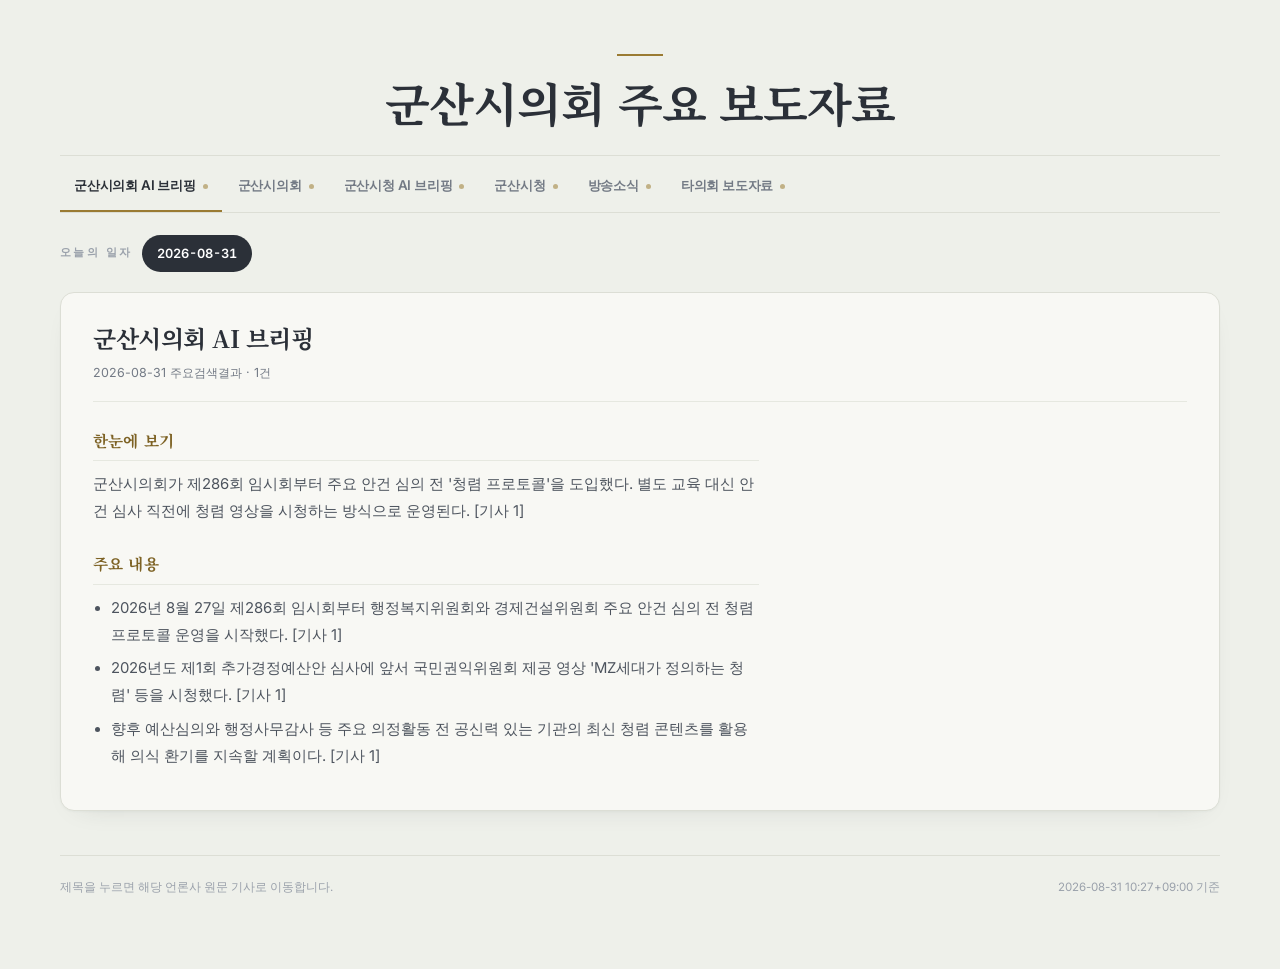
==== index.html @ b9afb9db "사이트 갱신 2026-08-31T10:27+09:00 (최신 2026-08-31)" ====
<!doctype html>
<html lang="ko">
  <head>
    <meta charset="utf-8" />
    <meta name="viewport" content="width=device-width, initial-scale=1" />
    <meta name="description" content="군산시의회 주요 보도자료 스크랩과 AI 브리핑" />
    <meta name="theme-color" content="#eef0ea" />
    <title>군산시의회 주요 보도자료</title>
    <link rel="preconnect" href="https://fonts.googleapis.com" />
    <link rel="preconnect" href="https://fonts.gstatic.com" crossorigin />
    <link
      href="https://fonts.googleapis.com/css2?family=Inter:wght@400;500;600;700&family=Noto+Serif+KR:wght@500;700&display=swap"
      rel="stylesheet"
    />
    <link rel="stylesheet" href="./styles.css" />
  </head>
  <body data-mode="static">
    <main class="shell">
      <header class="masthead">
        <div class="masthead-rule"></div>
        <h1>군산시의회 주요 보도자료</h1>
      </header>

      <nav id="menu" class="nav" aria-label="주요 메뉴"></nav>

      <section class="rail" aria-label="오늘의 일자 선택">
        <span class="rail-label">오늘의 일자</span>
        <div id="dateRail" class="chips" role="tablist"></div>
      </section>

      <section class="card" aria-live="polite">
        <div class="card-head">
          <div>
            <h2 id="contentTitle" class="card-title"></h2>
            <p id="contentNote" class="card-note"></p>
          </div>
        </div>

        <div id="content">
          <div class="skeleton-block">
            <div class="skeleton skeleton-line"></div>
            <div class="skeleton skeleton-line"></div>
            <div class="skeleton skeleton-line"></div>
          </div>
        </div>
      </section>

      <footer class="page-footer">
        <span>제목을 누르면 해당 언론사 원문 기사로 이동합니다.</span>
        <span class="footer-links" id="buildStamp"></span>
      </footer>
    </main>
    <script src="./app.js" defer></script>
  </body>
</html>
---- styles.css ----
/* ═══════════════════════════════════════════════════════════
   군산 보도자료 — editorial design system
   ═══════════════════════════════════════════════════════════ */

:root {
  color-scheme: light;

  /* 눈부심을 줄이기 위해 순백(#fff)과 순흑(#000)은 쓰지 않는다.
     지면은 따뜻한 저채도 종이색, 글자는 완전한 검정보다 한 단계 무른 먹색. */
  --ink:        #2b3038;
  --ink-2:      #4d545e;
  --ink-3:      #737a85;
  --muted:      #9aa1ab;

  --canvas:     #eef0ea;
  --paper:      #f8f8f4;
  --paper-2:    #f3f4ee;
  --hairline:   #dcded5;
  --hairline-2: #e6e8e0;

  --accent:     #9a7b33;
  --accent-2:   #b99a4e;
  --accent-ink: #7d6224;
  --accent-wash:#f5efe1;

  --ok:         #2f6b52;
  --ok-wash:    #e7f0eb;
  --warn:       #9a6a1c;
  --warn-wash:  #f7eeda;
  --error:      #9d3f3f;
  --error-wash: #f6e8e8;

  --shadow:     0 1px 2px rgba(43, 48, 56, .03), 0 10px 28px -20px rgba(43, 48, 56, .22);
  --shadow-lift:0 2px 6px rgba(43, 48, 56, .05), 0 18px 40px -24px rgba(43, 48, 56, .28);

  --serif: "Noto Serif KR", "Nanum Myeongjo", Georgia, "Apple SD Gothic Neo", serif;
  --sans:  "Inter", "Pretendard", "Apple SD Gothic Neo", "Malgun Gothic", "Noto Sans KR", system-ui, sans-serif;

  --radius:   14px;
  --radius-sm:9px;
}

/* ── Base ──────────────────────────────────────────────────── */
*, *::before, *::after { box-sizing: border-box; margin: 0; }

body {
  color: var(--ink);
  background: var(--canvas);
  font-family: var(--sans);
  font-size: 15px;
  line-height: 1.65;
  -webkit-font-smoothing: antialiased;
  -moz-osx-font-smoothing: grayscale;
}

button, input, select, textarea { font: inherit; color: inherit; }
h1, h2, h3, h4, p { margin-top: 0; }
a { color: inherit; }

:focus-visible {
  outline: 2px solid var(--accent);
  outline-offset: 3px;
  border-radius: 4px;
}

::selection { color: #fdfdfa; background: var(--accent); }

.shell {
  width: min(1160px, calc(100% - 44px));
  margin: 0 auto;
  padding-bottom: 72px;
}

/* ── Masthead ──────────────────────────────────────────────── */
.masthead {
  padding: 54px 0 26px;
  border-bottom: 1px solid var(--hairline);
  text-align: center;
}

.masthead-rule {
  width: 46px;
  height: 2px;
  margin: 0 auto 20px;
  background: var(--accent);
}

.masthead-kicker {
  color: var(--accent-ink);
  font-size: .68rem;
  font-weight: 600;
  letter-spacing: .34em;
  text-transform: uppercase;
}

.masthead-kicker + h1 { margin-top: 12px; }

.masthead h1 {
  margin: 0;
  font-family: var(--serif);
  font-size: clamp(1.9rem, 4.2vw, 2.9rem);
  font-weight: 700;
  letter-spacing: -.02em;
  line-height: 1.15;
}

.masthead-sub {
  margin: 12px auto 0;
  max-width: 62ch;
  color: var(--ink-3);
  font-size: .86rem;
}

.masthead-meta {
  display: flex;
  flex-wrap: wrap;
  gap: 6px 18px;
  justify-content: center;
  margin-top: 18px;
  color: var(--muted);
  font-size: .72rem;
  letter-spacing: .04em;
}

.masthead-meta a { color: var(--muted); text-decoration: none; }
.masthead-meta a:hover { color: var(--accent); }

/* ── Primary navigation ────────────────────────────────────── */
/* 탭이 넘치면 가로로 스크롤하지 않고 줄을 바꾼다. 화면 위에 고정된 띠가
   가로 스크롤 영역이 되면 그 위에서 휠이 페이지 대신 탭을 움직인다. */
.nav {
  position: sticky;
  top: 0;
  z-index: 20;
  display: flex;
  flex-wrap: wrap;
  gap: 0 2px;
  padding: 4px 0 0;
  border-bottom: 1px solid var(--hairline);
  background: color-mix(in srgb, var(--canvas) 92%, transparent);
  backdrop-filter: blur(10px);
}

.nav-tab {
  position: relative;
  flex: 0 0 auto;
  padding: 14px 14px 13px;
  border: 0;
  border-bottom: 2px solid transparent;
  color: var(--ink-3);
  background: none;
  font-size: .84rem;
  font-weight: 600;
  letter-spacing: -.015em;
  white-space: nowrap;
  cursor: pointer;
  transition: color .18s ease, border-color .18s ease;
}

.nav-tab:hover { color: var(--ink); }

.nav-tab.active {
  color: var(--ink);
  border-bottom-color: var(--accent);
}

.nav-tab .nav-dot {
  display: inline-block;
  width: 5px;
  height: 5px;
  margin-left: 7px;
  border-radius: 50%;
  background: var(--accent);
  vertical-align: middle;
  opacity: .0;
  transition: opacity .18s;
}

.nav-tab.has-data .nav-dot { opacity: .55; }

/* ── Date rail ─────────────────────────────────────────────── */
.rail {
  display: flex;
  flex-wrap: wrap;
  align-items: center;
  gap: 10px;
  padding: 22px 0 20px;
}

.rail-label {
  color: var(--muted);
  font-size: .68rem;
  font-weight: 600;
  letter-spacing: .22em;
  text-transform: uppercase;
}

.date-chip {
  padding: 7px 14px;
  border: 1px solid var(--hairline);
  border-radius: 999px;
  color: var(--ink-2);
  background: var(--paper);
  font-size: .8rem;
  font-weight: 600;
  font-variant-numeric: tabular-nums;
  cursor: pointer;
  transition: all .18s ease;
}

.date-chip:hover { border-color: var(--accent-2); color: var(--ink); }

.date-chip.active {
  border-color: transparent;
  color: #fff;
  background: var(--ink);
}

/* ── Card ──────────────────────────────────────────────────── */
.card {
  padding: 30px 32px 34px;
  border: 1px solid var(--hairline);
  border-radius: var(--radius);
  background: var(--paper);
  box-shadow: var(--shadow);
}

.card + .card { margin-top: 20px; }

.card-head {
  display: flex;
  flex-wrap: wrap;
  gap: 16px;
  align-items: flex-start;
  justify-content: space-between;
  padding-bottom: 18px;
  border-bottom: 1px solid var(--hairline-2);
}

.eyebrow {
  color: var(--accent-ink);
  font-size: .64rem;
  font-weight: 700;
  letter-spacing: .26em;
  text-transform: uppercase;
}

.eyebrow + .card-title { margin-top: 8px; }

.card-title {
  margin-top: 0;
  font-family: var(--serif);
  font-size: 1.5rem;
  font-weight: 700;
  letter-spacing: -.02em;
  line-height: 1.25;
}

.card-note {
  margin-top: 10px;
  color: var(--ink-3);
  font-size: .78rem;
  line-height: 1.6;
}

.card-note.warning { color: var(--warn); }

/* ── Buttons ───────────────────────────────────────────────── */
.actions {
  display: flex;
  flex-wrap: wrap;
  gap: 8px;
  justify-content: flex-end;
}

.btn {
  display: inline-flex;
  align-items: center;
  gap: 7px;
  padding: 9px 16px;
  border: 1px solid var(--hairline);
  border-radius: var(--radius-sm);
  color: var(--ink-2);
  background: var(--paper);
  font-size: .78rem;
  font-weight: 600;
  text-decoration: none;
  white-space: nowrap;
  cursor: pointer;
  transition: all .18s ease;
}

.btn:hover {
  border-color: var(--accent-2);
  color: var(--accent-ink);
  transform: translateY(-1px);
}

.btn-primary {
  border-color: var(--ink);
  color: #fff;
  background: var(--ink);
}

.btn-primary:hover {
  border-color: var(--accent-ink);
  color: #fff;
  background: var(--accent-ink);
}

.btn-danger:hover { border-color: var(--error); color: var(--error); }

.btn:disabled { opacity: .45; cursor: not-allowed; transform: none; }

/* ── Sub tabs (view switch) ────────────────────────────────── */
.subtabs {
  display: inline-flex;
  gap: 2px;
  margin: 20px 0 4px;
  padding: 3px;
  border: 1px solid var(--hairline);
  border-radius: 999px;
  background: var(--paper-2);
}

.subtab {
  padding: 7px 16px;
  border: 0;
  border-radius: 999px;
  color: var(--ink-3);
  background: none;
  font-size: .76rem;
  font-weight: 600;
  cursor: pointer;
  transition: all .16s ease;
}

.subtab:hover { color: var(--ink); }

.subtab.active {
  color: var(--ink);
  background: var(--paper);
  box-shadow: 0 1px 3px rgba(20, 24, 31, .1);
}

.subtabs[hidden], .subtab[hidden] { display: none; }

/* ── Article list ──────────────────────────────────────────── */
.article-list {
  margin: 26px 0 0;
  padding: 0;
  list-style: none;
  counter-reset: article;
}

.article {
  position: relative;
  padding: 16px 0 16px 38px;
  border-bottom: 1px solid var(--hairline-2);
  counter-increment: article;
}

/* 관리자가 정한 차례를 번호로 보여 준다. */
.article::before {
  content: counter(article);
  position: absolute;
  top: 18px;
  left: 0;
  width: 26px;
  color: var(--muted);
  font-size: .78rem;
  font-weight: 600;
  font-variant-numeric: tabular-nums;
  text-align: right;
}

.article:last-child { border-bottom: 0; padding-bottom: 4px; }

.article-title {
  margin: 0;
  font-family: var(--serif);
  font-size: 1.06rem;
  font-weight: 700;
  letter-spacing: -.015em;
  line-height: 1.45;
}

.article-title a {
  text-decoration: none;
  border-bottom: 1px solid transparent;
  transition: color .16s, border-color .16s;
}

.article-title a:hover {
  color: var(--accent-ink);
  border-bottom-color: color-mix(in srgb, var(--accent) 45%, transparent);
}

/* 원문으로 나가는 링크임을 알린다. */
.article-title a::after {
  content: " ↗";
  color: var(--muted);
  font-size: .78em;
}

.article-publisher {
  color: var(--ink-2);
  font-weight: 600;
}

.article-meta {
  display: flex;
  flex-wrap: wrap;
  gap: 5px 12px;
  margin-top: 7px;
  color: var(--muted);
  font-size: .72rem;
  letter-spacing: .02em;
}

.tag {
  padding: 2px 8px;
  border-radius: 999px;
  font-size: .66rem;
  font-weight: 700;
  letter-spacing: .06em;
}

.tag-duplicate { color: var(--warn); background: var(--warn-wash); }
.tag-keyword   { color: var(--accent-ink); background: var(--accent-wash); }

.text-link {
  display: inline-block;
  padding: 4px 0;
  color: var(--accent-ink);
  font-size: .76rem;
  font-weight: 600;
  text-decoration: none;
  border-bottom: 1px solid color-mix(in srgb, var(--accent) 40%, transparent);
  padding-bottom: 1px;
  cursor: pointer;
  background: none;
  border-top: 0; border-left: 0; border-right: 0;
}

.text-link:hover { border-bottom-color: var(--accent); }

/* ── Briefing ──────────────────────────────────────────────── */
.briefing {
  max-width: 74ch;
  margin-top: 26px;
}

.briefing h3 {
  margin: 26px 0 10px;
  padding-bottom: 7px;
  border-bottom: 1px solid var(--hairline-2);
  color: var(--accent-ink);
  font-family: var(--serif);
  font-size: .98rem;
  font-weight: 700;
  letter-spacing: .01em;
}

.briefing h3:first-child { margin-top: 0; }

.briefing p, .briefing li {
  color: var(--ink-2);
  font-size: .93rem;
  line-height: 1.8;
}

.briefing ul { margin: 0; padding-left: 18px; }
.briefing li { margin-bottom: 7px; }

.briefing-lede {
  padding: 20px 22px;
  border-left: 2px solid var(--accent);
  border-radius: 0 var(--radius-sm) var(--radius-sm) 0;
  background: var(--paper-2);
  font-family: var(--serif);
  font-size: 1rem;
  line-height: 1.75;
}

/* ── Forms ─────────────────────────────────────────────────── */
.form { display: flex; flex-direction: column; gap: 24px; margin-top: 24px; }

.field-row { display: flex; flex-direction: column; gap: 9px; }

.field-label {
  color: var(--ink-3);
  font-size: .68rem;
  font-weight: 700;
  letter-spacing: .18em;
  text-transform: uppercase;
}

.field {
  width: 100%;
  max-width: 420px;
  padding: 11px 14px;
  border: 1px solid var(--hairline);
  border-radius: var(--radius-sm);
  background: var(--paper-2);
  font-size: .88rem;
  transition: border-color .16s;
}

.field:hover { border-color: var(--accent-2); }
.field:focus { border-color: var(--accent); outline: none; }

.inline-fields { display: flex; flex-wrap: wrap; gap: 8px; }
.inline-fields .field { max-width: 280px; }

.hint { color: var(--muted); font-size: .75rem; line-height: 1.6; }
.hint.error { color: var(--error); }

.form-footer {
  display: flex;
  flex-wrap: wrap;
  gap: 14px;
  align-items: center;
  padding-top: 20px;
  border-top: 1px solid var(--hairline-2);
}

.checkbox {
  display: inline-flex;
  gap: 9px;
  align-items: center;
  color: var(--ink-2);
  font-size: .84rem;
  cursor: pointer;
}

.query-preview {
  padding: 12px 15px;
  border: 1px dashed var(--hairline);
  border-radius: var(--radius-sm);
  background: var(--paper-2);
  color: var(--ink-3);
  font-family: ui-monospace, SFMono-Regular, Menlo, monospace;
  font-size: .74rem;
  line-height: 1.6;
  word-break: break-all;
}

.query-preview:empty { display: none; }

/* ── Section picker (admin) ────────────────────────────────── */
.section-picker {
  display: grid;
  grid-template-columns: repeat(auto-fit, minmax(230px, 1fr));
  gap: 12px;
}

.section-option {
  position: relative;
  display: block;
  padding: 17px 18px;
  border: 1px solid var(--hairline);
  border-radius: var(--radius);
  background: var(--paper-2);
  cursor: pointer;
  transition: all .18s ease;
}

.section-option:hover { border-color: var(--accent-2); transform: translateY(-1px); }

.section-option input { position: absolute; opacity: 0; pointer-events: none; }

.section-option.selected {
  border-color: var(--accent);
  background: var(--accent-wash);
  box-shadow: var(--shadow);
}

.section-option-name {
  display: block;
  font-family: var(--serif);
  font-size: 1rem;
  font-weight: 700;
}

.section-option-desc {
  display: block;
  margin-top: 5px;
  color: var(--ink-3);
  font-size: .74rem;
  line-height: 1.55;
}

.section-option-tag {
  display: inline-block;
  margin-top: 10px;
  padding: 2px 9px;
  border-radius: 999px;
  background: var(--paper);
  border: 1px solid var(--hairline);
  color: var(--muted);
  font-size: .64rem;
  font-weight: 700;
  letter-spacing: .1em;
}

/* ── Chips ─────────────────────────────────────────────────── */
.chips { display: flex; flex-wrap: wrap; gap: 7px; align-items: center; }

.chip {
  display: inline-flex;
  gap: 6px;
  align-items: center;
  padding: 6px 12px;
  border: 1px solid var(--hairline);
  border-radius: 999px;
  background: var(--paper-2);
  color: var(--ink-3);
  font-size: .76rem;
  font-weight: 600;
  cursor: pointer;
  transition: all .16s ease;
}

.chip:hover { border-color: var(--accent-2); color: var(--ink-2); }

.chip.on {
  border-color: var(--accent);
  color: var(--accent-ink);
  background: var(--accent-wash);
}

.chip.static { cursor: default; }
.chip.static:hover { border-color: var(--hairline); color: var(--ink-3); }

.chip button {
  padding: 0 1px;
  border: 0;
  background: none;
  color: inherit;
  font-size: .95rem;
  line-height: 1;
  cursor: pointer;
}

/* ── Job cards (admin) ─────────────────────────────────────── */
.job-group { margin-top: 30px; }

.job-group-title {
  padding-bottom: 8px;
  border-bottom: 1px solid var(--hairline-2);
  color: var(--muted);
  font-size: .7rem;
  font-weight: 700;
  letter-spacing: .2em;
}

.job-card {
  display: flex;
  flex-wrap: wrap;
  gap: 18px;
  justify-content: space-between;
  padding: 20px 0;
  border-bottom: 1px solid var(--hairline-2);
}

.job-main { flex: 1 1 340px; min-width: 0; }

.job-title {
  display: flex;
  flex-wrap: wrap;
  gap: 10px;
  align-items: center;
  font-family: var(--serif);
  font-size: 1.08rem;
  font-weight: 700;
}

.job-meta {
  margin-top: 8px;
  color: var(--muted);
  font-size: .74rem;
  line-height: 1.7;
}

.job-actions { display: flex; flex-wrap: wrap; gap: 7px; align-items: flex-start; }
.job-actions .btn { padding: 7px 13px; font-size: .73rem; }

.badge {
  padding: 3px 10px;
  border-radius: 999px;
  font-family: var(--sans);
  font-size: .66rem;
  font-weight: 700;
  letter-spacing: .08em;
  white-space: nowrap;
}

.badge.pending  { color: var(--ink-3); background: var(--hairline-2); }
.badge.running  { color: var(--accent-ink); background: var(--accent-wash); }
.badge.complete { color: var(--ok); background: var(--ok-wash); }
.badge.failed   { color: var(--error); background: var(--error-wash); }

/* ── Review list ───────────────────────────────────────────── */
.review-item {
  display: flex;
  gap: 12px;
  align-items: flex-start;
  padding: 16px 4px;
  border-bottom: 1px solid var(--hairline-2);
  transition: opacity .18s, background .3s;
}

.review-rank {
  flex: 0 0 auto;
  width: 22px;
  padding-top: 3px;
  color: var(--muted);
  font-size: .8rem;
  font-weight: 700;
  font-variant-numeric: tabular-nums;
  text-align: right;
}

.review-pick {
  flex: 0 0 auto;
  padding-top: 2px;
  cursor: pointer;
}

.review-item input {
  width: 17px;
  height: 17px;
  accent-color: var(--accent);
  cursor: pointer;
}

.review-move {
  flex: 0 0 auto;
  display: flex;
  flex-direction: column;
  gap: 4px;
}

.btn.move {
  padding: 4px 9px;
  font-size: .8rem;
  line-height: 1.1;
}

/* 방금 옮긴 줄을 잠깐 표시해 준다. */
.review-item.just-moved { background: var(--accent-wash); }

.review-item.dropped { opacity: .42; }
.review-item.dropped .review-title { text-decoration: line-through; }

.review-body {
  flex: 1 1 auto;
  display: flex;
  flex-direction: column;
  gap: 6px;
  min-width: 0;
}

.review-body .text-link { align-self: flex-start; }

.review-title {
  font-family: var(--serif);
  font-size: 1rem;
  font-weight: 700;
  line-height: 1.45;
}

.review-meta {
  display: flex;
  flex-wrap: wrap;
  gap: 5px 10px;
  align-items: center;
  color: var(--muted);
  font-size: .72rem;
}

.review-excerpt {
  color: var(--ink-3);
  font-size: .8rem;
  line-height: 1.65;
}

.review-thumbs {
  display: flex;
  flex-wrap: wrap;
  gap: 7px;
  margin: 3px 0;
}

.review-thumbs img {
  width: 82px;
  height: 60px;
  border: 1px solid var(--hairline);
  border-radius: 6px;
  object-fit: cover;
}

.badge.review { color: var(--warn); background: var(--warn-wash); }

/* ── States ────────────────────────────────────────────────── */
.empty, .error-block {
  padding: 56px 20px;
  color: var(--muted);
  text-align: center;
  font-size: .88rem;
}

.error-block { color: var(--error); }

.empty-title {
  margin-bottom: 8px;
  color: var(--ink-2);
  font-family: var(--serif);
  font-size: 1.1rem;
  font-weight: 700;
}

.notice {
  padding: 11px 15px;
  border-radius: var(--radius-sm);
  font-size: .78rem;
  line-height: 1.6;
}

.notice.warning { color: var(--warn); background: var(--warn-wash); }
.notice.error   { color: var(--error); background: var(--error-wash); }
.notice.ok      { color: var(--ok); background: var(--ok-wash); }

/* ── Skeleton ──────────────────────────────────────────────── */
.skeleton {
  border-radius: 6px;
  background: linear-gradient(90deg, var(--hairline-2) 25%, var(--hairline) 50%, var(--hairline-2) 75%);
  background-size: 200% 100%;
  animation: shimmer 1.6s ease-in-out infinite;
}

.skeleton-line { height: 13px; margin-bottom: 11px; }
.skeleton-block { padding: 24px 0 12px; }
.skeleton-line:nth-child(1) { width: 42%; }
.skeleton-line:nth-child(2) { width: 88%; }
.skeleton-line:nth-child(3) { width: 74%; }

@keyframes shimmer {
  from { background-position: 200% 0; }
  to   { background-position: -200% 0; }
}

.fade-in { animation: fade-up .32s cubic-bezier(.2, .7, .3, 1) both; }

@keyframes fade-up {
  from { opacity: 0; transform: translateY(7px); }
  to   { opacity: 1; transform: none; }
}

/* ── Footer ────────────────────────────────────────────────── */
.page-footer {
  display: flex;
  flex-wrap: wrap;
  gap: 10px;
  align-items: center;
  justify-content: space-between;
  margin-top: 44px;
  padding-top: 22px;
  border-top: 1px solid var(--hairline);
  color: var(--muted);
  font-size: .72rem;
}

.footer-links {
  display: inline-flex;
  flex-wrap: wrap;
  gap: 18px;
}

.page-footer a { color: var(--muted); text-decoration: none; }
.page-footer a:hover { color: var(--accent); text-decoration: underline; text-underline-offset: 3px; }

/* ── Login ─────────────────────────────────────────────────── */
.login-card {
  max-width: 460px;
  margin: 60px auto 0;
}

.login-form { display: flex; flex-wrap: wrap; gap: 9px; margin-top: 20px; }
.login-form .field { flex: 1 1 220px; max-width: none; }

/* ── Responsive ────────────────────────────────────────────── */
/* 탭 여섯 개가 한 줄에 들어가지 않는 폭부터는 상단 고정을 푼다.
   두 줄짜리 띠가 화면에 붙어 있으면 본문이 그만큼 가려진다. */
@media (max-width: 820px) {
  .nav { position: static; }
  /* 손가락으로 누르는 화면에서는 본문 링크도 넉넉한 높이를 갖게 한다. */
  .text-link { padding: 9px 0; }
  @media (max-width: 760px) {
  .shell { width: calc(100% - 28px); }
  .nav-tab { padding: 12px 10px 11px; font-size: .8rem; }
  /* 좁은 화면에서는 사진을 한 장씩 폭에 맞춰 보여 준다. */
  .masthead { padding: 38px 0 22px; }
  .card { padding: 24px 20px 26px; }
  .card-head { flex-direction: column; }
  .actions { justify-content: flex-start; }
  .job-card { flex-direction: column; }
}

@media (prefers-reduced-motion: reduce) {
  *, *::before, *::after {
    animation-duration: .01ms !important;
    animation-iteration-count: 1 !important;
    transition-duration: .01ms !important;
  }
}
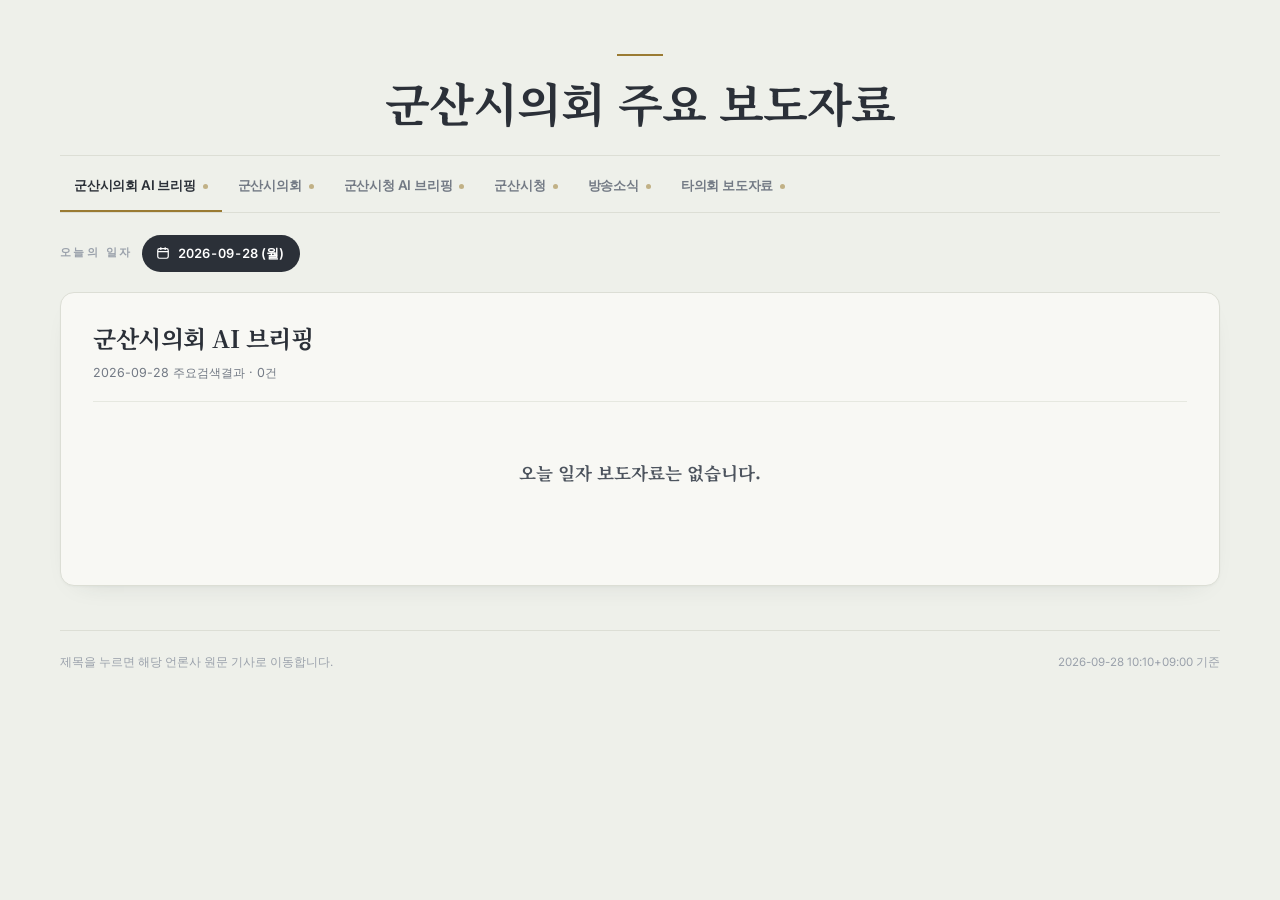
==== commit 05d6228c: "사이트 갱신 2026-09-28T10:10+09:00 (최신 2026-09-28)" ====
--- a/index.html
+++ b/index.html
@@ -25,7 +25,7 @@
 
       <section class="rail" aria-label="오늘의 일자 선택">
         <span class="rail-label">오늘의 일자</span>
-        <div id="dateRail" class="chips" role="tablist"></div>
+        <div id="dateRail" class="chips" role="group" aria-label="일자"></div>
       </section>
 
       <section class="card" aria-live="polite">
--- a/styles.css
+++ b/styles.css
@@ -216,6 +216,126 @@
   background: var(--ink);
 }
 
+/* 지난 날짜를 고르는 달력. 누르는 자리는 선택된 날짜 칩과 같은 모양이다. */
+.date-picker { position: relative; }
+
+.date-trigger {
+  display: inline-flex;
+  align-items: center;
+  gap: 8px;
+  padding: 7px 15px 7px 13px;
+  border: 1px solid transparent;
+  border-radius: 999px;
+  color: #fff;
+  background: var(--ink);
+  font-size: .8rem;
+  font-weight: 600;
+  font-variant-numeric: tabular-nums;
+  cursor: pointer;
+  transition: background .18s ease;
+}
+
+.date-trigger:hover,
+.date-trigger[aria-expanded="true"] { background: var(--accent-ink); }
+
+.date-trigger svg { width: 14px; height: 14px; flex: none; }
+
+.calendar {
+  position: absolute;
+  top: calc(100% + 8px);
+  left: 0;
+  z-index: 30;
+  width: 292px;
+  padding: 14px 14px 12px;
+  border: 1px solid var(--hairline);
+  border-radius: var(--radius);
+  background: var(--paper);
+  box-shadow: var(--shadow-lift);
+}
+
+.calendar-head {
+  display: flex;
+  align-items: center;
+  justify-content: space-between;
+  margin-bottom: 10px;
+}
+
+.calendar-head strong {
+  font-family: var(--serif);
+  font-size: .95rem;
+  font-weight: 700;
+}
+
+.calendar-nav {
+  width: 32px;
+  height: 32px;
+  border: 1px solid var(--hairline);
+  border-radius: 50%;
+  color: var(--ink-2);
+  background: var(--paper-2);
+  font-size: 1rem;
+  line-height: 1;
+  cursor: pointer;
+  transition: all .18s ease;
+}
+
+.calendar-nav:hover:not(:disabled) { border-color: var(--accent-2); color: var(--accent-ink); }
+.calendar-nav:disabled { opacity: .35; cursor: default; }
+
+.calendar-grid {
+  display: grid;
+  grid-template-columns: repeat(7, 1fr);
+  gap: 3px;
+}
+
+.calendar-weekday {
+  padding: 4px 0 6px;
+  color: var(--muted);
+  font-size: .66rem;
+  font-weight: 700;
+  text-align: center;
+}
+
+.calendar-day {
+  aspect-ratio: 1;
+  border: 0;
+  border-radius: 50%;
+  color: var(--hairline);
+  background: none;
+  font-size: .8rem;
+  font-variant-numeric: tabular-nums;
+  cursor: default;
+}
+
+/* 스크랩이 있는 날만 누를 수 있다. */
+.calendar-day.has-data {
+  color: var(--ink);
+  background: var(--accent-wash);
+  font-weight: 700;
+  cursor: pointer;
+  transition: background .15s ease, color .15s ease;
+}
+
+.calendar-day.has-data:hover { color: #fff; background: var(--accent-2); }
+.calendar-day.has-data.sun,
+.calendar-weekday.sun { color: var(--error); }
+.calendar-day.has-data.sat,
+.calendar-weekday.sat { color: #4a6a93; }
+.calendar-day.has-data:hover.sun,
+.calendar-day.has-data:hover.sat { color: #fff; }
+
+.calendar-day.selected,
+.calendar-day.selected.sun,
+.calendar-day.selected.sat { color: #fff; background: var(--ink); }
+
+.calendar-day.today { box-shadow: inset 0 0 0 1.5px var(--accent); }
+
+.calendar-hint {
+  margin: 10px 2px 0;
+  color: var(--muted);
+  font-size: .7rem;
+}
+
 /* ── Card ──────────────────────────────────────────────────── */
 .card {
   padding: 30px 32px 34px;
@@ -428,6 +548,7 @@
 
 .tag-duplicate { color: var(--warn); background: var(--warn-wash); }
 .tag-keyword   { color: var(--accent-ink); background: var(--accent-wash); }
+.tag-manual    { color: var(--ok); background: var(--ok-wash); }
 
 .text-link {
   display: inline-block;
@@ -511,6 +632,16 @@
 .field:focus { border-color: var(--accent); outline: none; }
 
 .inline-fields { display: flex; flex-wrap: wrap; gap: 8px; }
+
+/* 검토 화면에서 기사 주소를 직접 넣는 자리. */
+.link-add {
+  margin: 14px 0 4px;
+  padding: 12px 14px;
+  border: 1px solid var(--hairline);
+  border-radius: var(--radius-sm);
+  background: var(--paper-2);
+}
+.link-add .inline-fields .field { max-width: 420px; flex: 1 1 240px; }
 .inline-fields .field { max-width: 280px; }
 
 .hint { color: var(--muted); font-size: .75rem; line-height: 1.6; }
@@ -890,6 +1021,61 @@
 .login-form { display: flex; flex-wrap: wrap; gap: 9px; margin-top: 20px; }
 .login-form .field { flex: 1 1 220px; max-width: none; }
 
+/* ── 메뉴별 공개 방식 스위치 ────────────────────────────────── */
+.switch-row {
+  display: flex;
+  align-items: center;
+  justify-content: space-between;
+  gap: 16px;
+  padding: 14px 2px;
+  border-bottom: 1px solid var(--hairline-2);
+}
+.switch-row:last-child { border-bottom: 0; padding-bottom: 4px; }
+
+.switch-text { display: flex; flex-direction: column; gap: 4px; }
+.switch-name { font-family: var(--serif); font-size: .96rem; font-weight: 700; }
+.switch-note { color: var(--ink-3); font-size: .76rem; }
+.switch-note .tag { margin-left: 6px; }
+
+.switch {
+  display: inline-flex;
+  align-items: center;
+  gap: 9px;
+  flex: none;
+  cursor: pointer;
+  user-select: none;
+}
+.switch input { position: absolute; opacity: 0; pointer-events: none; }
+
+.switch-track {
+  position: relative;
+  flex: none;
+  width: 46px;
+  height: 26px;
+  border-radius: 999px;
+  border: 1px solid var(--hairline);
+  background: var(--paper-2);
+  transition: background .18s ease, border-color .18s ease;
+}
+.switch-track::after {
+  content: "";
+  position: absolute;
+  top: 3px;
+  left: 3px;
+  width: 18px;
+  height: 18px;
+  border-radius: 50%;
+  background: #fff;
+  box-shadow: var(--shadow);
+  transition: transform .18s ease;
+}
+.switch input:checked + .switch-track { background: var(--accent); border-color: var(--accent); }
+.switch input:checked + .switch-track::after { transform: translateX(20px); }
+.switch input:focus-visible + .switch-track { outline: 2px solid var(--accent-2); outline-offset: 2px; }
+.switch input:disabled + .switch-track { opacity: .5; }
+
+.switch-label { color: var(--ink-2); font-size: .78rem; font-weight: 600; }
+
 /* ── Responsive ────────────────────────────────────────────── */
 /* 탭 여섯 개가 한 줄에 들어가지 않는 폭부터는 상단 고정을 푼다.
    두 줄짜리 띠가 화면에 붙어 있으면 본문이 그만큼 가려진다. */
@@ -897,7 +1083,9 @@
   .nav { position: static; }
   /* 손가락으로 누르는 화면에서는 본문 링크도 넉넉한 높이를 갖게 한다. */
   .text-link { padding: 9px 0; }
-  @media (max-width: 760px) {
+}
+
+@media (max-width: 760px) {
   .shell { width: calc(100% - 28px); }
   .nav-tab { padding: 12px 10px 11px; font-size: .8rem; }
   /* 좁은 화면에서는 사진을 한 장씩 폭에 맞춰 보여 준다. */
@@ -906,6 +1094,10 @@
   .card-head { flex-direction: column; }
   .actions { justify-content: flex-start; }
   .job-card { flex-direction: column; }
+  .calendar { width: min(300px, calc(100vw - 28px)); }
+  /* 좁은 화면에서는 스위치를 이름 아래로 내리고, 누르는 자리를 넓힌다. */
+  .switch-row { flex-direction: column; align-items: flex-start; gap: 6px; }
+  .switch { padding: 9px 0; }
 }
 
 @media (prefers-reduced-motion: reduce) {
